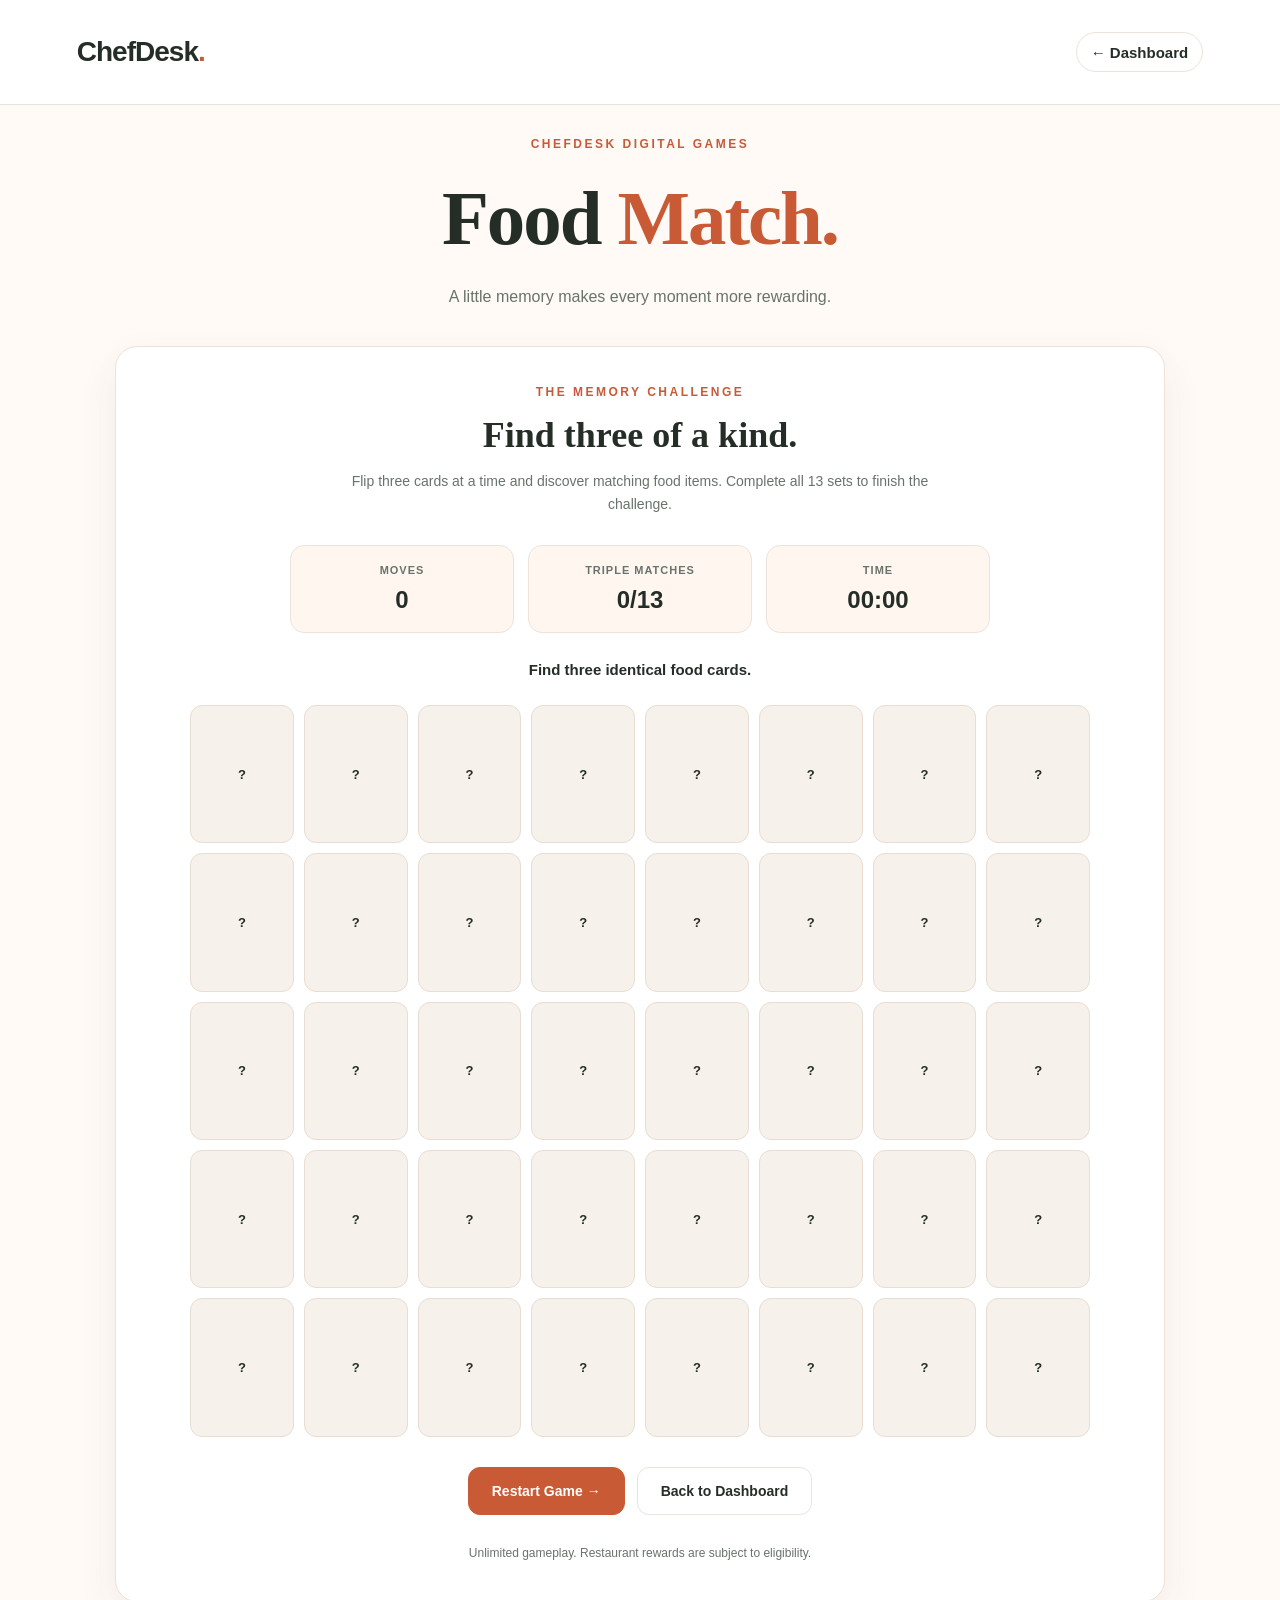
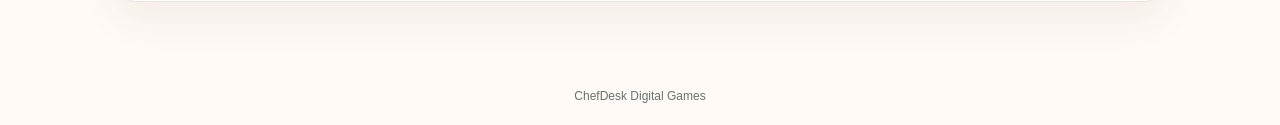
==== Memory Match/index.html @ 34e4a03f "fixed" ====
<!DOCTYPE html>
<html lang="en">
<head>
  <meta charset="UTF-8">
  <meta name="viewport" content="width=device-width, initial-scale=1.0">
  <title>Food Match | ChefDesk</title>
  <link rel="stylesheet" href="style.css">
  <link rel="stylesheet" href="../shared/game-ui.css">
  <script src="../shared/customer.js"></script>
  <script src="../shared/loyalty.js"></script>
</head>

<body>
  <header class="site-header">
    <a href="../Dashboard/index.html" class="brand">ChefDesk<span>.</span></a>
    <a href="../Dashboard/index.html" class="back-link">← Dashboard</a>
  </header>

  <main class="page-container">
    <div class="page-heading">
      <p class="eyebrow">CHEFDESK DIGITAL GAMES</p>
      <h1>Food <span>Match.</span></h1>
      <p class="subtitle">A little memory makes every moment more rewarding.</p>
    </div>

    <section class="game-panel">
      <div class="game-intro">
        <p class="step-label">THE MEMORY CHALLENGE</p>
        <h2>Find three of a kind.</h2>
        <p class="description">Flip three cards at a time and discover matching food items. Complete all 13 sets to finish the challenge.</p>
      </div>

      <div class="game-stats">
        <div class="stat-card">
          <span>MOVES</span>
          <strong id="moves">0</strong>
        </div>
        <div class="stat-card">
          <span>TRIPLE MATCHES</span>
          <strong id="matches">0/13</strong>
        </div>
        <div class="stat-card">
          <span>TIME</span>
          <strong id="timer">00:00</strong>
        </div>
      </div>

      <p id="status" class="game-status" aria-live="polite">Find three identical food cards.</p>
      <div id="memoryGrid" class="memory-grid" aria-label="Food Match game board"></div>
      <div class="game-actions">
        <button id="restartGame" class="primary-button" type="button">Restart Game →</button>
        <a href="../Dashboard/index.html" class="secondary-button">Back to Dashboard</a>
      </div>

      <div id="completionPanel" class="completion-panel hidden" aria-live="polite">
        <p class="step-label">CHALLENGE COMPLETED</p>
        <h2>Well played.</h2>
        <p id="completionText"></p>
        <button id="playAgain" class="primary-button" type="button">Play Again →</button>
      </div>

      <p class="footnote">Unlimited gameplay. Restaurant rewards are subject to eligibility.</p>
    </section>
  </main>

  <footer class="site-footer">ChefDesk Digital Games</footer>
  <script src="script.js"></script>
</body>
</html>
---- Memory Match/style.css ----
:root {
  --green: #204b39;
  --orange: #e6784b;
  --cream: #faf8f1;
  --white: #fffefa;
  --muted: #7a8983;
  --border: #e4e7de;
  --light-green: #eaf0e9;
}

* {
  box-sizing: border-box;
}
body {
  font-family: Arial, sans-serif;
}

h1,
h2 {
  font-family: Georgia, serif;
}
body {
  margin: 0;
  min-height: 100vh;
  display: flex;
  flex-direction: column;
  background: var(--cream);
  color: var(--green);
  font-family: "DM Sans", sans-serif;
}

button {
  font: inherit;
  cursor: pointer;
}

button:disabled {
  cursor: default;
}

.site-header {
  display: flex;
  align-items: center;
  justify-content: space-between;
  gap: 20px;
  padding: 32px 6%;
}

.brand {
  color: var(--green);
  font-size: 28px;
  font-weight: 800;
  letter-spacing: -1px;
  text-decoration: none;
}

.brand span,
.page-heading h1 span {
  color: var(--orange);
}

.back-link {
  color: var(--green);
  font-size: 15px;
  font-weight: 700;
  text-decoration: none;
}

.back-link:hover {
  color: var(--orange);
}

.page-container {
  width: 100%;
  flex: 1;
  padding: 32px 20px 65px;
}

.page-heading {
  text-align: center;
  margin-bottom: 35px;
}

.eyebrow,
.step-label {
  color: var(--orange);
  font-size: 12px;
  font-weight: 800;
  letter-spacing: 2.5px;
}

.eyebrow {
  margin: 0 0 24px;
}

h1,
h2 {
  font-family: "Playfair Display", Georgia, serif;
}

h1 {
  font-size: clamp(48px, 6vw, 78px);
  line-height: 1.15;
  letter-spacing: -2px;
  margin: 0 0 20px;
}

.subtitle,
.description {
  color: var(--muted);
  line-height: 1.7;
}

.subtitle {
  margin: 0;
  font-size: 16px;
}

.game-panel {
  width: 100%;
  max-width: 1050px;
  margin: 0 auto;
  padding: 38px;
  background: var(--white);
  border: 1px solid var(--border);
  border-radius: 26px;
  box-shadow: 0 18px 55px rgba(32, 75, 57, 0.055);
}

.game-intro {
  text-align: center;
}

.step-label {
  margin: 0 0 15px;
}

h2 {
  font-size: clamp(26px, 4vw, 36px);
  margin: 0 0 14px;
}

.description {
  max-width: 580px;
  margin: 0 auto 28px;
  font-size: 14px;
}

.game-stats {
  display: grid;
  grid-template-columns: repeat(3, minmax(0, 1fr));
  gap: 14px;
  max-width: 700px;
  margin: 0 auto;
}

.stat-card {
  padding: 18px 12px;
  text-align: center;
  background: var(--light-green);
  border: 1px solid var(--border);
  border-radius: 14px;
}

.stat-card span {
  display: block;
  margin-bottom: 10px;
  color: var(--muted);
  font-size: 11px;
  font-weight: 800;
  letter-spacing: 1px;
}

.stat-card strong {
  font-size: 24px;
  font-weight: 800;
}

.game-status {
  min-height: 24px;
  margin: 28px 0 20px;
  text-align: center;
  font-size: 15px;
  font-weight: 700;
}

.memory-grid {
  display: grid;
  grid-template-columns: repeat(8, minmax(0, 1fr));
  gap: 10px;
  width: 100%;
  max-width: 900px;
  margin: 0 auto;
}

.memory-card {
  aspect-ratio: 3 / 4;
  min-width: 0;
  padding: 5px;
  border: 1px solid #dce5db;
  border-radius: 12px;
  background: var(--light-green);
  color: var(--green);
  font-size: clamp(9px, 1.1vw, 13px);
  font-weight: 800;
  overflow-wrap: anywhere;
  transition: background 0.2s, transform 0.2s;
}

.memory-card:not(:disabled):hover {
  background: #dce9d8;
  transform: translateY(-2px);
}

.memory-card.flipped {
  background: var(--white);
  border-color: var(--orange);
}

.memory-card.matched {
  background: #dcebd8;
  border-color: #9fc49a;
}

.memory-card.bonus {
  background: #f6e4d8;
  border-color: var(--orange);
  color: #ae5736;
}

.memory-card:focus-visible,
.primary-button:focus-visible,
.secondary-button:focus-visible {
  outline: 3px solid var(--orange);
  outline-offset: 3px;
}

.game-actions {
  display: flex;
  justify-content: center;
  flex-wrap: wrap;
  gap: 12px;
  margin-top: 30px;
}

.primary-button,
.secondary-button {
  display: inline-flex;
  align-items: center;
  justify-content: center;
  padding: 15px 23px;
  border-radius: 12px;
  font-size: 14px;
  font-weight: 800;
  text-decoration: none;
}

.primary-button {
  border: 1px solid var(--green);
  background: var(--green);
  color: white;
}

.secondary-button {
  border: 1px solid #d7e1d5;
  background: var(--light-green);
  color: var(--green);
}

.primary-button:hover,
.secondary-button:hover {
  opacity: 0.9;
}

.completion-panel {
  margin-top: 30px;
  padding: 28px 20px;
  text-align: center;
  background: var(--light-green);
  border: 1px solid var(--border);
  border-radius: 18px;
}

.completion-panel p:not(.step-label) {
  color: var(--muted);
  line-height: 1.7;
}

.hidden {
  display: none !important;
}

.footnote {
  margin: 28px 0 0;
  text-align: center;
  color: var(--muted);
  font-size: 12px;
  line-height: 1.7;
}

.site-footer {
  padding: 22px;
  text-align: center;
  color: var(--muted);
  font-size: 12px;
}

@media (max-width: 700px) {
  .site-header {
    padding: 24px 20px;
  }

  .brand {
    font-size: 24px;
  }

  .page-container {
    padding: 24px 12px 45px;
  }

  .game-panel {
    padding: 24px 12px;
    border-radius: 18px;
  }

  .game-stats {
    gap: 7px;
  }

  .stat-card {
    padding: 13px 5px;
  }

  .stat-card span {
    font-size: 9px;
    letter-spacing: 0;
  }

  .stat-card strong {
    font-size: 19px;
  }

  .memory-grid {
    gap: 5px;
  }

  .memory-card {
    border-radius: 7px;
    padding: 2px;
    font-size: 9px;
  }
}

@media (max-width: 380px) {
  .memory-grid {
    gap: 3px;
  }

  .memory-card {
    font-size: 8px;
    border-radius: 4px;
  }
}



.food-card-image {
  display: block;
  width: 100%;
  height: 100%;
  border-radius: inherit;
  object-fit: cover;
}

.memory-card {
  overflow: hidden;
}

@media (max-width: 600px) {
  .memory-grid {
    grid-template-columns: repeat(5, minmax(0, 1fr));
  }

  .memory-card {
    overflow: hidden;
  }
}
---- shared/game-ui.css ----
:root {
  --cream: #fffaf6;
  --white: #ffffff;
  --paper: #ffffff;
  --green: #252d27;
  --dark-green: #34453a;
  --deep: #34453a;
  --orange: #c85b35;
  --muted: #68736b;
  --muted-green: #68736b;
  --border: #ece3dc;
  --light-green: #f5f1eb;
}

body {
  background: var(--cream);
  color: var(--green);
}

.site-header,
.header,
.topbar {
  background: rgba(255, 255, 255, 0.96);
  border-bottom: 1px solid var(--border);
}

.brand,
.logo {
  color: var(--green);
}

.back-link,
.dashboard-link {
  min-height: 40px;
  padding: 0 14px;
  display: inline-flex;
  align-items: center;
  justify-content: center;
  border: 1px solid var(--border);
  border-radius: 999px;
  background: #fff;
  color: var(--green);
  transition: border-color 160ms ease,
              color 160ms ease,
              background 160ms ease;
}

.back-link:hover,
.dashboard-link:hover {
  border-color: #e7b8a4;
  background: #fff4ed;
  color: var(--orange);
}

.page-heading,
.hero {
  color: var(--green);
}

.eyebrow,
.step-label,
.section-label,
.step {
  color: var(--orange);
}

.game-panel,
.content-card,
.panel,
.checkin-card,
.result-card,
.quiz-card,
.visit-section,
.discovery-area,
.collection-group,
.rewards-panel {
  border-color: var(--border);
  border-radius: 22px;
  background: var(--white);
  box-shadow: 0 16px 42px rgba(83, 56, 39, 0.07);
}

.stat,
.stat-card,
.stat-box {
  border: 1px solid var(--border);
  border-radius: 14px;
  background: #fff7ef;
  color: var(--green);
}

.stat span,
.stat-card span,
.stat-box span {
  color: var(--muted);
}

.stat-box.timer-box {
  border-color: #efc5a2;
  background: #fff0df;
  color: #8f4529;
}

button.primary-button,
button.primary-btn,
a.primary-btn,
button.primary-button.full-width,
.spin-button {
  border-color: var(--orange);
  background: var(--orange);
  color: #fff;
  transition: transform 160ms ease,
              background 160ms ease,
              box-shadow 160ms ease;
}

button.primary-button:hover:not(:disabled),
button.primary-btn:hover:not(:disabled),
a.primary-btn:hover,
.spin-button:hover:not(:disabled) {
  background: #b94e2d;
  box-shadow: 0 5px 14px rgba(200, 91, 53, 0.2);
  transform: translateY(-1px);
}

button.secondary-button,
a.secondary-button,
.small-button,
.tool-button,
.reveal-btn {
  border-color: var(--border);
  background: #fff;
  color: var(--green);
  transition: border-color 160ms ease,
              background 160ms ease,
              transform 160ms ease;
}

button.secondary-button:hover:not(:disabled),
a.secondary-button:hover,
.small-button:hover,
.tool-button:hover,
.reveal-btn:hover {
  border-color: #e7b8a4;
  background: #fff4ed;
  transform: translateY(-1px);
}

input,
select,
textarea,
.text-input {
  border-color: #e5ddd5;
  border-radius: 11px;
  background: #fff;
  color: var(--green);
}

input:focus,
select:focus,
textarea:focus,
.text-input:focus {
  border-color: var(--orange);
  box-shadow: 0 0 0 3px rgba(200, 91, 53, 0.12);
  outline: none;
}

.mode-card,
.difficulty-card,
.player,
.player-card,
.room-info,
.room-code-box,
.completion,
.completion-panel,
.next-visit-note {
  border-color: var(--border);
  background: #f8f4ee;
}

.mode-card:hover,
.difficulty-card:hover {
  border-color: #e5b59f;
  background: #fff3eb;
}

.board-container,
.canvas-wrap,
.scratch-card {
  border-color: #e4d8cc;
  box-shadow: 0 10px 26px rgba(83, 56, 39, 0.09);
}

.board-container {
  background: #f5eee6;
}

.sudoku-board {
  border-color: #667c6c;
  background: #667c6c;
}

.sudoku-board .cell {
  background: #fffdfa;
  color: #34453a;
}

.sudoku-board .cell.given {
  background: #f5f1eb;
}

.sudoku-board .cell.peer,
.sudoku-board .cell.same-value:not(.selected) {
  background: #f1f6ef;
}

.sudoku-board .cell.selected {
  background: #fff0df;
  outline-color: var(--orange);
}

.sudoku-board .cell.invalid {
  background: #fcebe5;
  color: #a94432;
}

.number-pad button {
  border-color: var(--border);
  background: #fff8f1;
  color: var(--green);
}

.number-pad button:hover {
  background: #ffeadc;
}

.board .cell {
  border-color: #eadfd7;
  background: #fff7f1;
  color: #527aa9;
}

.board .cell.o {
  color: var(--orange);
}

.board .cell.win {
  border-color: #b9d3b7;
  background: #edf5e9;
}

.quiz-card {
  border-radius: 22px;
}

.option-button {
  border-color: var(--border);
  background: #fffdfa;
  color: var(--green);
}

.option-button:hover:not(:disabled) {
  border-color: #e3ae94;
  background: #fff5ee;
}

.option-letter,
.question-category {
  border-color: #f0dfd1;
  background: #fff2e7;
  color: #944b31;
}

.progress-track {
  background: #f0e8df;
}

.progress-fill {
  background: linear-gradient(90deg, #d77b47, #e6ac55);
}

.memory-card {
  border-color: #e9ddd3;
  background: #f6f1eb;
}

.memory-card:not(:disabled):hover {
  background: #f0e7dd;
}

.memory-card.flipped {
  border-color: #dfa284;
  background: #fff8f2;
}

.memory-card.matched {
  border-color: #b7d3b8;
  background: #edf5eb;
}

.memory-card.bonus {
  border-color: #e7bd79;
  background: #fff4de;
  color: #8f6124;
}

.mystery-card {
  border-color: #ead2bd;
  background: #fffaf4;
}

.mystery-card.revealed {
  border-color: #d77b47;
}

.food-item {
  border-color: var(--border);
  background: #fffdfa;
}

.food-item.collected-item {
  border-color: #c6d8bd;
  background: #f1f6ed;
}

.canvas-wrap {
  background: #fff;
}

.canvas-overlay {
  background: rgba(255, 250, 246, 0.88);
}

.guess-message {
  background: #f7f2ed;
}

.guess-message.correct {
  background: #edf5eb;
}

.guess-form button {
  background: var(--orange);
}

.color-dot.active {
  box-shadow: 0 0 0 2px var(--orange);
}

.site-footer,
.footer {
  color: var(--muted);
}

button:focus-visible,
a:focus-visible,
input:focus-visible,
select:focus-visible,
textarea:focus-visible,
canvas:focus-visible {
  outline: 3px solid rgba(200, 91, 53, 0.65);
  outline-offset: 3px;
}

@media (max-width: 600px) {
  .game-panel,
  .content-card,
  .panel,
  .checkin-card,
  .result-card,
  .quiz-card {
    border-radius: 18px;
  }

  .back-link,
  .dashboard-link {
    min-height: 38px;
    padding-inline: 11px;
  }
}

@media (prefers-reduced-motion: reduce) {
  *,
  *::before,
  *::after {
    scroll-behavior: auto !important;
    transition-duration: 0.01ms !important;
  }
}
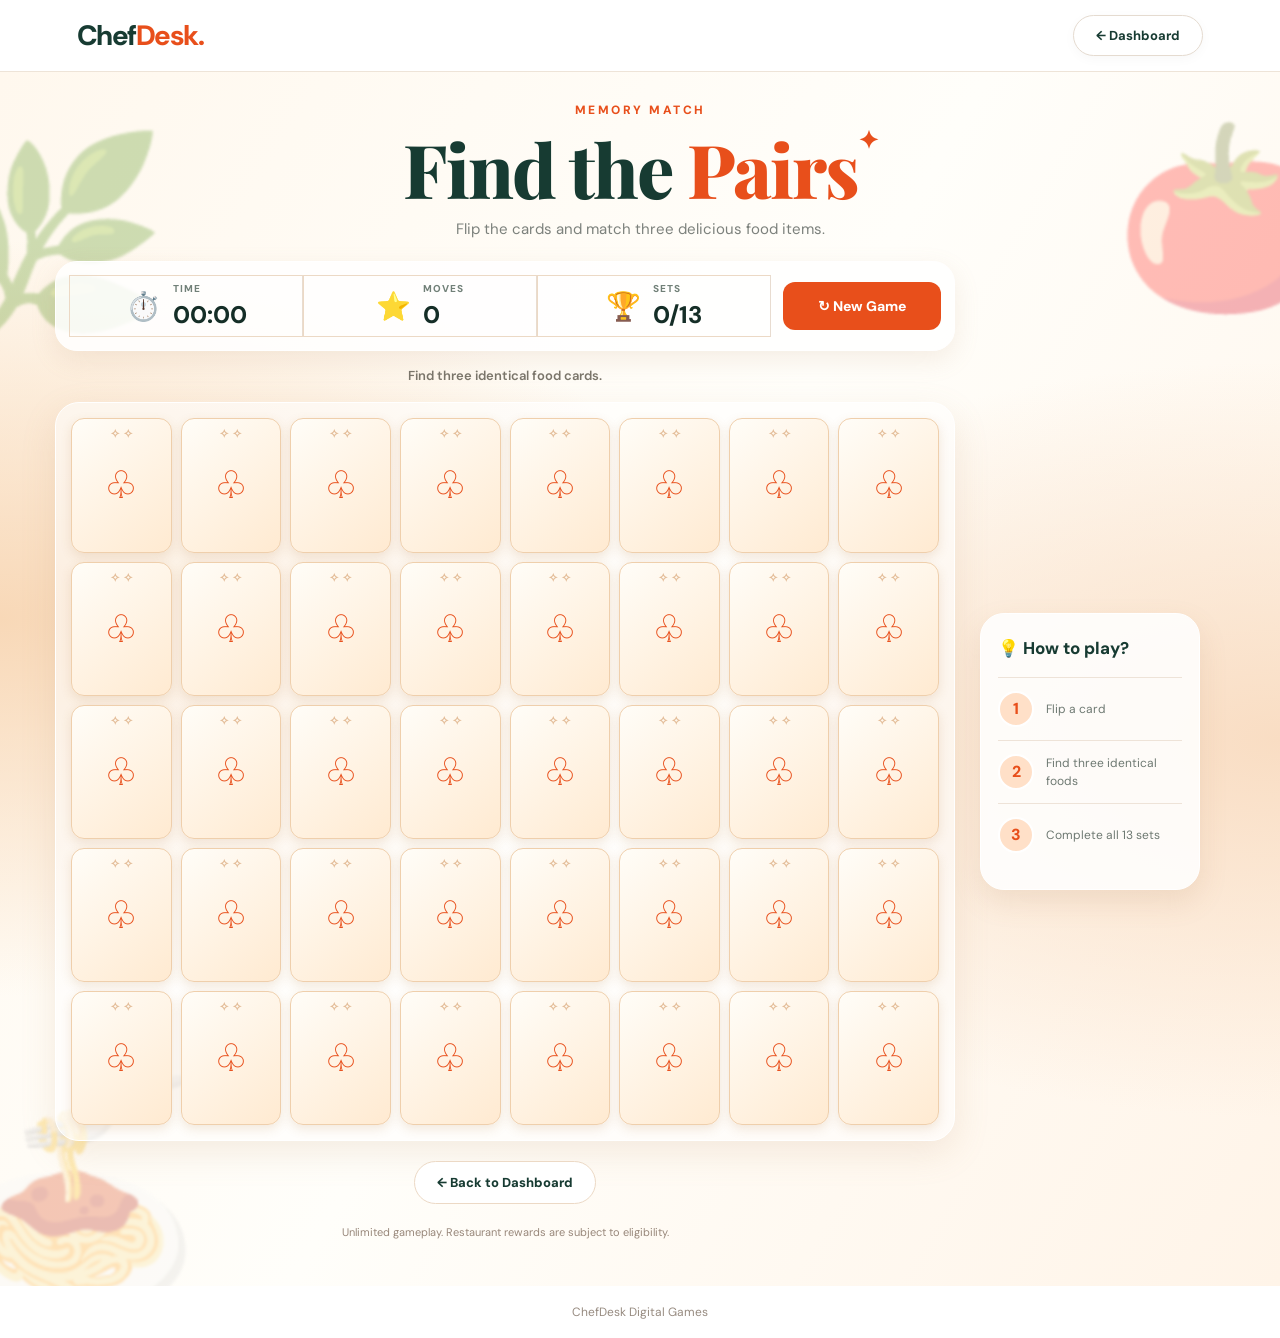
==== commit aa63522a: "fixed" ====
--- a/Memory Match/index.html
+++ b/Memory Match/index.html
@@ -1,69 +1,69 @@
+
 <!DOCTYPE html>
 <html lang="en">
 <head>
-  <meta charset="UTF-8">
-  <meta name="viewport" content="width=device-width, initial-scale=1.0">
-  <title>Food Match | ChefDesk</title>
-  <link rel="stylesheet" href="style.css">
-  <link rel="stylesheet" href="../shared/game-ui.css">
-  <script src="../shared/customer.js"></script>
-  <script src="../shared/loyalty.js"></script>
+<meta charset="UTF-8">
+<meta name="viewport" content="width=device-width,initial-scale=1">
+<title>Find the Pairs | ChefDesk</title>
+<link rel="stylesheet" href="../shared/game-ui.css">
+<link rel="stylesheet" href="style.css">
+<script src="../shared/customer.js"></script>
+<script src="../shared/loyalty.js"></script>
 </head>
-
 <body>
-  <header class="site-header">
-    <a href="../Dashboard/index.html" class="brand">ChefDesk<span>.</span></a>
-    <a href="../Dashboard/index.html" class="back-link">← Dashboard</a>
-  </header>
-
-  <main class="page-container">
-    <div class="page-heading">
-      <p class="eyebrow">CHEFDESK DIGITAL GAMES</p>
-      <h1>Food <span>Match.</span></h1>
-      <p class="subtitle">A little memory makes every moment more rewarding.</p>
-    </div>
-
-    <section class="game-panel">
-      <div class="game-intro">
-        <p class="step-label">THE MEMORY CHALLENGE</p>
-        <h2>Find three of a kind.</h2>
-        <p class="description">Flip three cards at a time and discover matching food items. Complete all 13 sets to finish the challenge.</p>
-      </div>
-
-      <div class="game-stats">
-        <div class="stat-card">
-          <span>MOVES</span>
-          <strong id="moves">0</strong>
-        </div>
-        <div class="stat-card">
-          <span>TRIPLE MATCHES</span>
-          <strong id="matches">0/13</strong>
-        </div>
-        <div class="stat-card">
-          <span>TIME</span>
-          <strong id="timer">00:00</strong>
-        </div>
-      </div>
-
-      <p id="status" class="game-status" aria-live="polite">Find three identical food cards.</p>
-      <div id="memoryGrid" class="memory-grid" aria-label="Food Match game board"></div>
-      <div class="game-actions">
-        <button id="restartGame" class="primary-button" type="button">Restart Game →</button>
-        <a href="../Dashboard/index.html" class="secondary-button">Back to Dashboard</a>
-      </div>
-
-      <div id="completionPanel" class="completion-panel hidden" aria-live="polite">
-        <p class="step-label">CHALLENGE COMPLETED</p>
-        <h2>Well played.</h2>
-        <p id="completionText"></p>
-        <button id="playAgain" class="primary-button" type="button">Play Again →</button>
-      </div>
-
-      <p class="footnote">Unlimited gameplay. Restaurant rewards are subject to eligibility.</p>
-    </section>
-  </main>
-
-  <footer class="site-footer">ChefDesk Digital Games</footer>
-  <script src="script.js"></script>
+<header class="site-header">
+<a href="../Dashboard/index.html" class="brand">Chef<span>Desk.</span></a>
+<a href="../Dashboard/index.html" class="back-link">← Dashboard</a>
+</header>
+<main class="page-container">
+<div class="decoration decor-left">🌿</div>
+<div class="decoration decor-right">🍅</div>
+<div class="decoration decor-bottom">🍝</div>
+<div class="side-quote">Good<br>Food<br>Brighter<br>Days <span>♡</span></div>
+<div class="page-heading">
+<p class="eyebrow">MEMORY MATCH</p>
+<h1>Find the <span>Pairs</span><i>✦</i></h1>
+<p class="subtitle">Flip the cards and match three delicious food items.</p>
+</div>
+<div class="game-layout">
+<section class="game-panel">
+<div class="game-stats">
+<div class="stat-card">
+<div class="stat-icon">⏱️</div>
+<div><span>TIME</span><strong id="timer">00:00</strong></div>
+</div>
+<div class="stat-card">
+<div class="stat-icon">⭐</div>
+<div><span>MOVES</span><strong id="moves">0</strong></div>
+</div>
+<div class="stat-card">
+<div class="stat-icon">🏆</div>
+<div><span>SETS</span><strong id="matches">0/13</strong></div>
+</div>
+<button id="restartGame" class="primary-button" type="button">↻ New Game</button>
+</div>
+<p id="status" class="game-status" aria-live="polite">Find three identical food cards.</p>
+<div id="memoryGrid" class="memory-grid" aria-label="Food Match game board"></div>
+<div class="game-actions">
+<a href="../Dashboard/index.html" class="secondary-button">← Back to Dashboard</a>
+</div>
+<div id="completionPanel" class="completion-panel hidden" aria-live="polite">
+<p class="step-label">CHALLENGE COMPLETED</p>
+<h2>Delicious Victory! 🎉</h2>
+<p id="completionText"></p>
+<button id="playAgain" class="primary-button" type="button">↻ Play Again</button>
+</div>
+<p class="footnote">Unlimited gameplay. Restaurant rewards are subject to eligibility.</p>
+</section>
+<aside class="instructions">
+<h2>💡 How to play?</h2>
+<div><span>1</span><p>Flip a card</p></div>
+<div><span>2</span><p>Find three identical foods</p></div>
+<div><span>3</span><p>Complete all 13 sets</p></div>
+</aside>
+</div>
+</main>
+<footer class="site-footer">ChefDesk Digital Games</footer>
+<script src="script.js"></script>
 </body>
-</html>+</html>
--- a/Memory Match/style.css
+++ b/Memory Match/style.css
@@ -1,387 +1,130 @@
-:root {
-  --green: #204b39;
-  --orange: #e6784b;
-  --cream: #faf8f1;
-  --white: #fffefa;
-  --muted: #7a8983;
-  --border: #e4e7de;
-  --light-green: #eaf0e9;
+
+@import url('https://fonts.googleapis.com/css2?family=DM+Sans:wght@400;500;600;700;800&family=Playfair+Display:wght@600;700;800&family=Caveat:wght@500;600;700&display=swap');
+:root{--green:#173b32;--orange:#e84f1b;--cream:#fff8ef;--white:#fffefa;--muted:#778079;--border:#ecd9c5}
+*{box-sizing:border-box}
+html{scroll-behavior:smooth}
+body{margin:0;min-height:100vh;display:flex;flex-direction:column;font-family:'DM Sans',Arial,sans-serif;background:#fff9f1;color:var(--green);overflow-x:hidden}
+button{font:inherit;cursor:pointer}
+a{text-decoration:none;color:inherit}
+.site-header{height:72px;display:flex;align-items:center;justify-content:space-between;padding:0 6%;background:#fff;border-bottom:1px solid #eee4d8;position:relative;z-index:5}
+.brand{font-size:28px;font-weight:800;letter-spacing:-1.5px}
+.brand span{color:var(--orange)}
+.back-link{padding:11px 22px;border:1px solid #e5dbd0;border-radius:30px;background:#fff;font-size:13px;font-weight:700;box-shadow:0 3px 12px #00000008}
+.back-link:hover{color:var(--orange);background:#fff5eb}
+.page-container{position:relative;flex:1;padding:30px 3% 45px;overflow:hidden;background:radial-gradient(ellipse at 0% 45%,#f8d8b7,transparent 40%),radial-gradient(ellipse at 100% 55%,#f9ddc3,transparent 40%),linear-gradient(120deg,#fff8ee,#fffefa 50%,#fff4e8)}
+.page-heading{text-align:center;position:relative;z-index:2;margin-bottom:22px}
+.eyebrow{color:var(--orange);font-size:12px;font-weight:800;letter-spacing:2.5px;margin:0 0 8px}
+.page-heading h1{font-family:'Playfair Display',Georgia,serif;font-size:clamp(43px,5.8vw,77px);font-weight:800;line-height:1.15;letter-spacing:-2px;margin:0}
+.page-heading h1 span{color:var(--orange)}
+.page-heading h1 i{font-family:Arial,sans-serif;font-size:25px;color:var(--orange);font-style:normal;vertical-align:top}
+.subtitle{font-size:15px;color:#7c817c;margin:8px 0 0}
+.game-layout{position:relative;z-index:2;display:grid;grid-template-columns:minmax(0,900px) minmax(190px,220px);gap:25px;align-items:center;max-width:1170px;margin:auto}
+.game-panel{min-width:0;width:100%;padding:0;border:0;background:transparent;box-shadow:none}
+.game-stats{display:grid;grid-template-columns:repeat(3,minmax(0,1fr)) 170px;align-items:center;background:#ffffffdd;border:1px solid #fff;border-radius:22px;box-shadow:0 9px 26px #bb906c24;padding:13px;gap:0;margin-bottom:16px}
+.stat-card{display:flex;align-items:center;justify-content:center;gap:12px;padding:6px 9px;border-right:1px solid #e8dcd0;background:transparent;text-align:left;border-radius:0}
+.stat-icon{font-size:28px}
+.stat-card span{display:block;color:#718078;font-size:10px;font-weight:800;letter-spacing:1px;margin:0 0 4px}
+.stat-card strong{display:block;color:#152e27;font-size:24px;font-weight:800;white-space:nowrap}
+.primary-button{border:0;border-radius:12px;background:var(--orange);color:#fff;padding:15px 16px;font-size:14px;font-weight:800;text-align:center;transition:background .2s,transform .2s}
+.game-stats .primary-button{margin-left:12px}
+.primary-button:hover{background:#c83c0f;transform:translateY(-2px)}
+.game-status{text-align:center;color:#7a756a;font-size:13px;font-weight:600;min-height:20px;margin:10px 0 15px}
+.memory-grid{display:grid;grid-template-columns:repeat(8,minmax(0,1fr));gap:9px;width:100%;max-width:none;margin:auto;padding:15px;background:#ffffff8c;border:1px solid #fff;border-radius:24px;box-shadow:0 12px 35px #b98c6429}
+.memory-card{position:relative;aspect-ratio:3/4;min-width:0;padding:4px;background:linear-gradient(140deg,#fffdf8,#ffead1);border:1px solid #efcfac;border-radius:13px;color:transparent;font-size:0;font-weight:800;overflow:hidden;transition:transform .2s,box-shadow .2s,background .2s;box-shadow:0 4px 11px #ac753629}
+.memory-card:not(.flipped):not(.matched):before{content:"♧";position:absolute;inset:0;display:grid;place-items:center;color:var(--orange);font-size:clamp(24px,3vw,42px);font-weight:400}
+.memory-card:not(.flipped):not(.matched):after{content:"✧       ✧";position:absolute;top:7px;left:0;width:100%;color:#e4be9a;font-size:12px;text-align:center}
+.memory-card:not(:disabled):hover{transform:translateY(-3px);box-shadow:0 8px 20px #ad713d40}
+.memory-card.flipped{background:#fff;border-color:#f4c17f;color:var(--green);font-size:12px}
+.memory-card.matched{background:#e3f7d9;border:2px solid #a3d17e;box-shadow:0 0 13px #c4e48c}
+.memory-card.bonus{background:#ffe3c7;border-color:var(--orange);color:var(--orange)}
+.memory-card:focus-visible,.primary-button:focus-visible,.secondary-button:focus-visible{outline:3px solid var(--orange);outline-offset:3px}
+.food-card-image{display:block;width:100%;height:100%;object-fit:cover;border-radius:9px}
+.game-actions{display:flex;justify-content:center;gap:12px;margin-top:20px;flex-wrap:wrap}
+.secondary-button{display:inline-flex;justify-content:center;align-items:center;padding:12px 22px;border:1px solid #eacfb5;background:#fff8ef;border-radius:30px;color:var(--orange);font-size:13px;font-weight:800}
+.secondary-button:hover{background:#ffe8d4}
+.instructions{background:#ffffffdc;border:1px solid #fff;border-radius:24px;box-shadow:0 12px 28px #ac7d5425;padding:23px 17px;align-self:center}
+.instructions h2{font-size:17px;margin:0 0 18px;font-weight:800}
+.instructions>div{display:flex;align-items:center;gap:12px;border-top:1px solid #eee3d8;padding:13px 0}
+.instructions>div span{width:36px;height:36px;flex-shrink:0;display:grid;place-items:center;border-radius:50%;background:#ffe0c8;border:2px solid #fff;color:var(--orange);font-weight:800}
+.instructions>div p{font-size:12px;color:#6e7972;margin:0;line-height:1.5}
+.completion-panel{margin:20px auto 0;padding:26px;background:#fff4df;border:1px solid #ecd6ae;border-radius:20px;text-align:center;box-shadow:0 8px 22px #ba945e24}
+.completion-panel h2{font-family:'Playfair Display',Georgia,serif;font-size:32px;margin:8px 0}
+.completion-panel p{color:#796c5b;line-height:1.6}
+.step-label{font-size:11px;letter-spacing:2px;font-weight:800;color:var(--orange)}
+.completion-panel .primary-button{margin-top:15px}
+.hidden{display:none!important}
+.footnote{text-align:center;color:#98877a;font-size:11px;line-height:1.5;margin:20px 0 0}
+.site-footer{text-align:center;padding:18px;color:#978b80;font-size:12px;background:#fff}
+.decoration{position:absolute;pointer-events:none;opacity:.3;filter:blur(1px);z-index:0}
+.decor-left{top:40px;left:-80px;font-size:200px}
+.decor-right{right:-60px;top:30px;font-size:180px}
+.decor-bottom{bottom:-55px;left:-70px;font-size:220px}
+.side-quote{position:absolute;top:32%;left:1%;font-family:'Caveat',cursive;font-size:clamp(35px,4vw,55px);line-height:.9;transform:rotate(-9deg);color:#234034;z-index:1}
+.side-quote span{color:var(--orange)}
+@media(max-width:1450px){
+.side-quote{display:none}
+}
+@media(max-width:1100px){
+.game-layout{grid-template-columns:minmax(0,1fr);max-width:900px}
+.instructions{display:flex;justify-content:center;align-items:center;flex-wrap:wrap;gap:12px;width:100%;padding:16px}
+.instructions h2{width:100%;text-align:center;margin:0}
+.instructions>div{border:0;padding:4px}
+.memory-grid{gap:7px}
+}
+@media(max-width:700px){
+.site-header{height:62px;padding:0 5%}
+.brand{font-size:23px}
+.back-link{padding:9px 13px;font-size:12px}
+.page-container{padding:25px 10px 35px}
+.page-heading{margin-bottom:17px}
+.page-heading h1{font-size:clamp(39px,9vw,56px)}
+.page-heading h1 i{font-size:18px}
+.eyebrow{font-size:10px}
+.subtitle{font-size:13px;line-height:1.5}
+.game-stats{grid-template-columns:repeat(3,minmax(0,1fr));padding:10px;border-radius:16px;gap:6px}
+.stat-card{flex-direction:column;text-align:center;gap:3px;border:0;padding:6px 2px}
+.stat-icon{font-size:21px}
+.stat-card span{font-size:8px;letter-spacing:.5px}
+.stat-card strong{font-size:19px}
+.game-stats .primary-button{grid-column:1/-1;margin:2px 0 0;padding:12px}
+.memory-grid{grid-template-columns:repeat(5,minmax(0,1fr));gap:5px;padding:8px;border-radius:15px}
+.memory-card{border-radius:8px;padding:2px;aspect-ratio:3/4}
+.memory-card:not(.flipped):not(.matched):before{font-size:clamp(19px,5vw,28px)}
+.memory-card:not(.flipped):not(.matched):after{font-size:9px}
+.food-card-image{border-radius:5px}
+.instructions{gap:8px}
+.instructions>div{gap:6px}
+.instructions>div span{width:28px;height:28px;font-size:12px}
+.instructions>div p{font-size:11px}
+.decoration{opacity:.1}
+}
+@media(max-width:380px){
+.page-container{padding-left:7px;padding-right:7px}
+.memory-grid{gap:3px;padding:6px}
+.memory-card{border-radius:6px}
+.page-heading h1{font-size:37px}
+.stat-card strong{font-size:17px}
+}
+@media(prefers-reduced-motion:reduce){
+*{scroll-behavior:auto;transition:none!important}
 }
 
-* {
-  box-sizing: border-box;
+@media(max-width:768px){
+.page-container{
+background-image:url("assets/bg.png")!important;
+background-position:center center!important;
+background-size:cover!important;
+background-repeat:no-repeat!important;
+background-attachment:scroll!important;
+background-color:#fff8ef;
+min-height:100dvh;
 }
-body {
-  font-family: Arial, sans-serif;
+.page-container::before{
+display:none!important;
+}
+.game-layout,.game-panel,.page-heading{
+position:relative;
+z-index:2;
+}
 }
 
-h1,
-h2 {
-  font-family: Georgia, serif;
-}
-body {
-  margin: 0;
-  min-height: 100vh;
-  display: flex;
-  flex-direction: column;
-  background: var(--cream);
-  color: var(--green);
-  font-family: "DM Sans", sans-serif;
-}
-
-button {
-  font: inherit;
-  cursor: pointer;
-}
-
-button:disabled {
-  cursor: default;
-}
-
-.site-header {
-  display: flex;
-  align-items: center;
-  justify-content: space-between;
-  gap: 20px;
-  padding: 32px 6%;
-}
-
-.brand {
-  color: var(--green);
-  font-size: 28px;
-  font-weight: 800;
-  letter-spacing: -1px;
-  text-decoration: none;
-}
-
-.brand span,
-.page-heading h1 span {
-  color: var(--orange);
-}
-
-.back-link {
-  color: var(--green);
-  font-size: 15px;
-  font-weight: 700;
-  text-decoration: none;
-}
-
-.back-link:hover {
-  color: var(--orange);
-}
-
-.page-container {
-  width: 100%;
-  flex: 1;
-  padding: 32px 20px 65px;
-}
-
-.page-heading {
-  text-align: center;
-  margin-bottom: 35px;
-}
-
-.eyebrow,
-.step-label {
-  color: var(--orange);
-  font-size: 12px;
-  font-weight: 800;
-  letter-spacing: 2.5px;
-}
-
-.eyebrow {
-  margin: 0 0 24px;
-}
-
-h1,
-h2 {
-  font-family: "Playfair Display", Georgia, serif;
-}
-
-h1 {
-  font-size: clamp(48px, 6vw, 78px);
-  line-height: 1.15;
-  letter-spacing: -2px;
-  margin: 0 0 20px;
-}
-
-.subtitle,
-.description {
-  color: var(--muted);
-  line-height: 1.7;
-}
-
-.subtitle {
-  margin: 0;
-  font-size: 16px;
-}
-
-.game-panel {
-  width: 100%;
-  max-width: 1050px;
-  margin: 0 auto;
-  padding: 38px;
-  background: var(--white);
-  border: 1px solid var(--border);
-  border-radius: 26px;
-  box-shadow: 0 18px 55px rgba(32, 75, 57, 0.055);
-}
-
-.game-intro {
-  text-align: center;
-}
-
-.step-label {
-  margin: 0 0 15px;
-}
-
-h2 {
-  font-size: clamp(26px, 4vw, 36px);
-  margin: 0 0 14px;
-}
-
-.description {
-  max-width: 580px;
-  margin: 0 auto 28px;
-  font-size: 14px;
-}
-
-.game-stats {
-  display: grid;
-  grid-template-columns: repeat(3, minmax(0, 1fr));
-  gap: 14px;
-  max-width: 700px;
-  margin: 0 auto;
-}
-
-.stat-card {
-  padding: 18px 12px;
-  text-align: center;
-  background: var(--light-green);
-  border: 1px solid var(--border);
-  border-radius: 14px;
-}
-
-.stat-card span {
-  display: block;
-  margin-bottom: 10px;
-  color: var(--muted);
-  font-size: 11px;
-  font-weight: 800;
-  letter-spacing: 1px;
-}
-
-.stat-card strong {
-  font-size: 24px;
-  font-weight: 800;
-}
-
-.game-status {
-  min-height: 24px;
-  margin: 28px 0 20px;
-  text-align: center;
-  font-size: 15px;
-  font-weight: 700;
-}
-
-.memory-grid {
-  display: grid;
-  grid-template-columns: repeat(8, minmax(0, 1fr));
-  gap: 10px;
-  width: 100%;
-  max-width: 900px;
-  margin: 0 auto;
-}
-
-.memory-card {
-  aspect-ratio: 3 / 4;
-  min-width: 0;
-  padding: 5px;
-  border: 1px solid #dce5db;
-  border-radius: 12px;
-  background: var(--light-green);
-  color: var(--green);
-  font-size: clamp(9px, 1.1vw, 13px);
-  font-weight: 800;
-  overflow-wrap: anywhere;
-  transition: background 0.2s, transform 0.2s;
-}
-
-.memory-card:not(:disabled):hover {
-  background: #dce9d8;
-  transform: translateY(-2px);
-}
-
-.memory-card.flipped {
-  background: var(--white);
-  border-color: var(--orange);
-}
-
-.memory-card.matched {
-  background: #dcebd8;
-  border-color: #9fc49a;
-}
-
-.memory-card.bonus {
-  background: #f6e4d8;
-  border-color: var(--orange);
-  color: #ae5736;
-}
-
-.memory-card:focus-visible,
-.primary-button:focus-visible,
-.secondary-button:focus-visible {
-  outline: 3px solid var(--orange);
-  outline-offset: 3px;
-}
-
-.game-actions {
-  display: flex;
-  justify-content: center;
-  flex-wrap: wrap;
-  gap: 12px;
-  margin-top: 30px;
-}
-
-.primary-button,
-.secondary-button {
-  display: inline-flex;
-  align-items: center;
-  justify-content: center;
-  padding: 15px 23px;
-  border-radius: 12px;
-  font-size: 14px;
-  font-weight: 800;
-  text-decoration: none;
-}
-
-.primary-button {
-  border: 1px solid var(--green);
-  background: var(--green);
-  color: white;
-}
-
-.secondary-button {
-  border: 1px solid #d7e1d5;
-  background: var(--light-green);
-  color: var(--green);
-}
-
-.primary-button:hover,
-.secondary-button:hover {
-  opacity: 0.9;
-}
-
-.completion-panel {
-  margin-top: 30px;
-  padding: 28px 20px;
-  text-align: center;
-  background: var(--light-green);
-  border: 1px solid var(--border);
-  border-radius: 18px;
-}
-
-.completion-panel p:not(.step-label) {
-  color: var(--muted);
-  line-height: 1.7;
-}
-
-.hidden {
-  display: none !important;
-}
-
-.footnote {
-  margin: 28px 0 0;
-  text-align: center;
-  color: var(--muted);
-  font-size: 12px;
-  line-height: 1.7;
-}
-
-.site-footer {
-  padding: 22px;
-  text-align: center;
-  color: var(--muted);
-  font-size: 12px;
-}
-
-@media (max-width: 700px) {
-  .site-header {
-    padding: 24px 20px;
-  }
-
-  .brand {
-    font-size: 24px;
-  }
-
-  .page-container {
-    padding: 24px 12px 45px;
-  }
-
-  .game-panel {
-    padding: 24px 12px;
-    border-radius: 18px;
-  }
-
-  .game-stats {
-    gap: 7px;
-  }
-
-  .stat-card {
-    padding: 13px 5px;
-  }
-
-  .stat-card span {
-    font-size: 9px;
-    letter-spacing: 0;
-  }
-
-  .stat-card strong {
-    font-size: 19px;
-  }
-
-  .memory-grid {
-    gap: 5px;
-  }
-
-  .memory-card {
-    border-radius: 7px;
-    padding: 2px;
-    font-size: 9px;
-  }
-}
-
-@media (max-width: 380px) {
-  .memory-grid {
-    gap: 3px;
-  }
-
-  .memory-card {
-    font-size: 8px;
-    border-radius: 4px;
-  }
-}
-
-
-
-.food-card-image {
-  display: block;
-  width: 100%;
-  height: 100%;
-  border-radius: inherit;
-  object-fit: cover;
-}
-
-.memory-card {
-  overflow: hidden;
-}
-
-@media (max-width: 600px) {
-  .memory-grid {
-    grid-template-columns: repeat(5, minmax(0, 1fr));
-  }
-
-  .memory-card {
-    overflow: hidden;
-  }
-}
